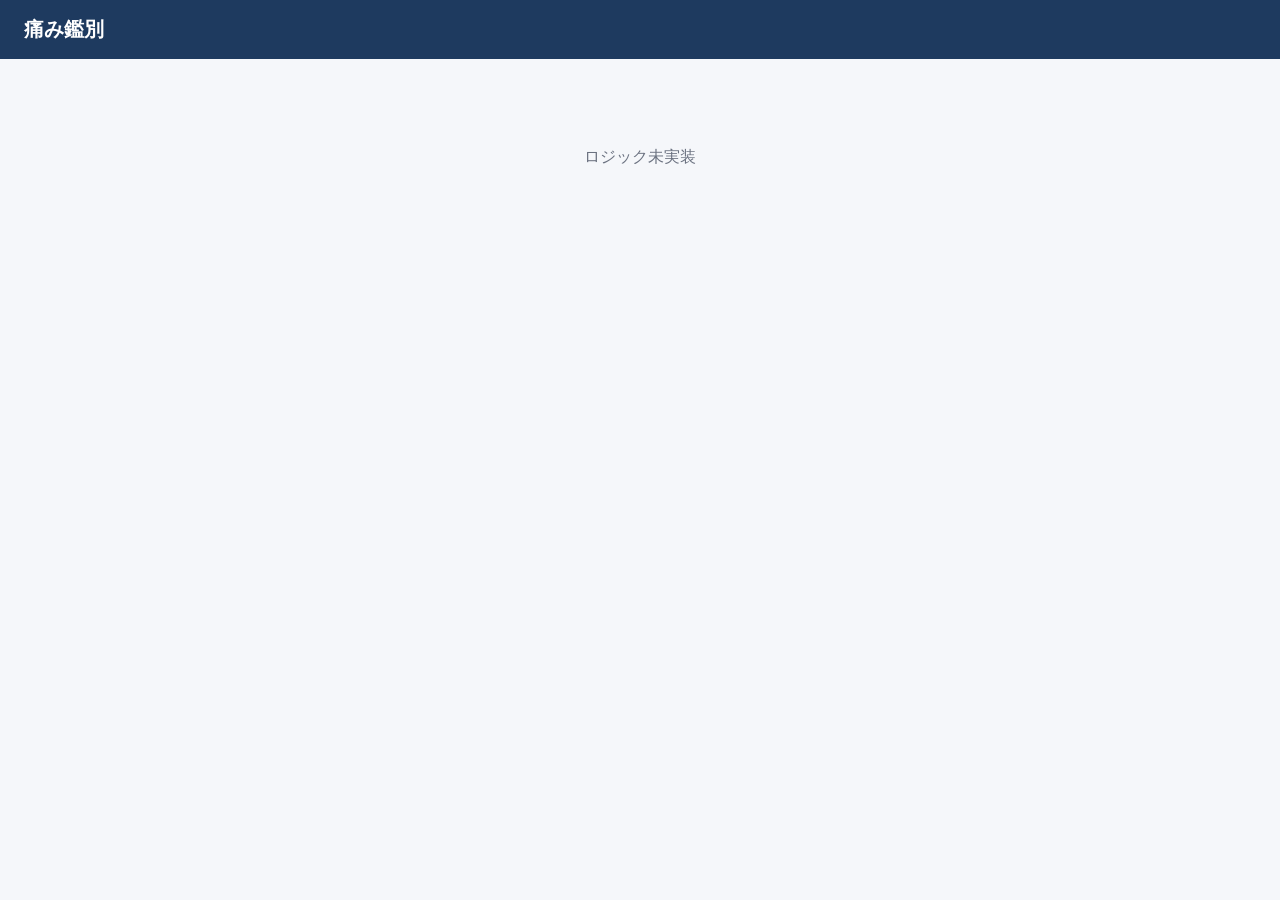
==== index.html @ 5c91745d "Initial skeleton: PWA structure for pain differential tool" ====
<!DOCTYPE html>
<html lang="ja">
<head>
  <meta charset="UTF-8" />
  <meta name="viewport" content="width=device-width, initial-scale=1.0" />
  <meta name="theme-color" content="#1e3a5f" />
  <meta name="description" content="痛み鑑別支援ツール" />
  <link rel="manifest" href="manifest.json" />
  <link rel="apple-touch-icon" href="icons/icon-192.png" />
  <link rel="stylesheet" href="style.css" />
  <title>痛み鑑別</title>
</head>
<body>
  <header>
    <h1>痛み鑑別</h1>
  </header>

  <main id="app">
    <p class="placeholder">ロジック未実装</p>
  </main>

  <script src="app.js"></script>
</body>
</html>
---- style.css ----
*, *::before, *::after {
  box-sizing: border-box;
  margin: 0;
  padding: 0;
}

:root {
  --bg: #f5f7fa;
  --surface: #ffffff;
  --primary: #1e3a5f;
  --accent: #2a7ae2;
  --text: #1a1a2e;
  --text-muted: #6b7280;
  --border: #e5e7eb;
  --radius: 8px;
}

body {
  font-family: -apple-system, BlinkMacSystemFont, "Segoe UI", sans-serif;
  background: var(--bg);
  color: var(--text);
  min-height: 100dvh;
  display: flex;
  flex-direction: column;
}

header {
  background: var(--primary);
  color: #fff;
  padding: 1rem 1.5rem;
}

header h1 {
  font-size: 1.25rem;
  font-weight: 600;
}

main {
  flex: 1;
  padding: 1.5rem;
  max-width: 720px;
  width: 100%;
  margin: 0 auto;
}

.placeholder {
  color: var(--text-muted);
  text-align: center;
  margin-top: 4rem;
}
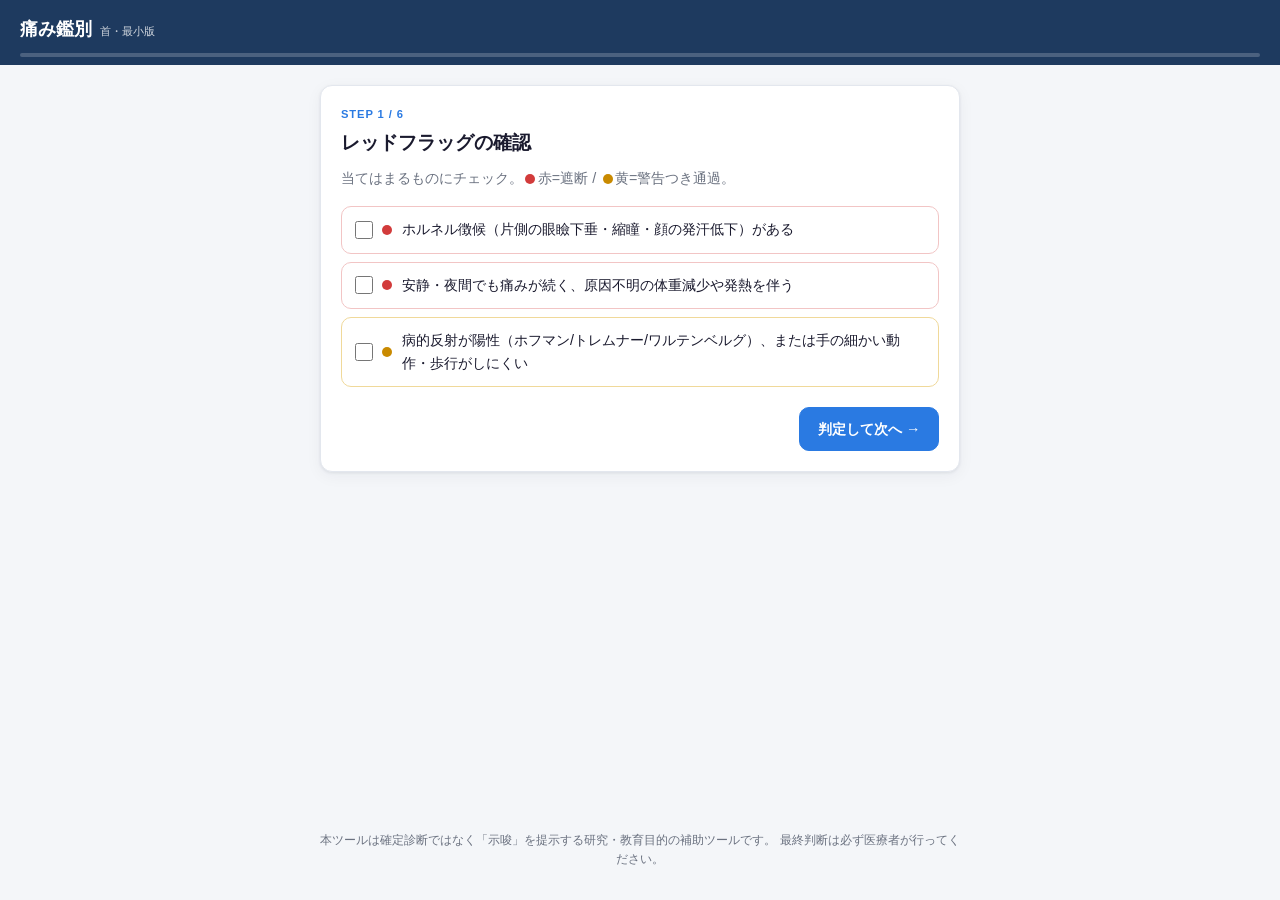
==== commit 0869b444: "Implement neck differential engine (steps 1-6 + rank/level scoring)" ====
--- a/index.html
+++ b/index.html
@@ -4,20 +4,26 @@
   <meta charset="UTF-8" />
   <meta name="viewport" content="width=device-width, initial-scale=1.0" />
   <meta name="theme-color" content="#1e3a5f" />
-  <meta name="description" content="痛み鑑別支援ツール" />
+  <meta name="description" content="痛み鑑別支援ツール（首・最小版）" />
   <link rel="manifest" href="manifest.json" />
   <link rel="apple-touch-icon" href="icons/icon-192.png" />
   <link rel="stylesheet" href="style.css" />
-  <title>痛み鑑別</title>
+  <title>痛み鑑別（首）</title>
 </head>
 <body>
   <header>
-    <h1>痛み鑑別</h1>
+    <h1>痛み鑑別 <small>首・最小版</small></h1>
+    <div id="progress" class="progress" aria-hidden="true"></div>
   </header>
 
   <main id="app">
-    <p class="placeholder">ロジック未実装</p>
+    <p class="placeholder">読み込み中…</p>
   </main>
+
+  <footer class="disclaimer">
+    本ツールは確定診断ではなく「示唆」を提示する研究・教育目的の補助ツールです。
+    最終判断は必ず医療者が行ってください。
+  </footer>
 
   <script src="app.js"></script>
 </body>
--- a/style.css
+++ b/style.css
@@ -1,50 +1,138 @@
-*, *::before, *::after {
-  box-sizing: border-box;
-  margin: 0;
-  padding: 0;
-}
+*, *::before, *::after { box-sizing: border-box; margin: 0; padding: 0; }
 
 :root {
-  --bg: #f5f7fa;
+  --bg: #f4f6f9;
   --surface: #ffffff;
   --primary: #1e3a5f;
   --accent: #2a7ae2;
+  --accent-soft: #eaf2fd;
   --text: #1a1a2e;
-  --text-muted: #6b7280;
-  --border: #e5e7eb;
-  --radius: 8px;
+  --muted: #6b7280;
+  --border: #e3e7ee;
+  --red: #d23b3b;
+  --red-soft: #fdecec;
+  --yellow: #c98a00;
+  --yellow-soft: #fff6e0;
+  --green: #2f9e63;
+  --radius: 12px;
+  --shadow: 0 1px 3px rgba(20,30,50,.08), 0 4px 16px rgba(20,30,50,.05);
 }
 
 body {
-  font-family: -apple-system, BlinkMacSystemFont, "Segoe UI", sans-serif;
+  font-family: -apple-system, BlinkMacSystemFont, "Segoe UI", "Hiragino Sans", "Yu Gothic UI", sans-serif;
   background: var(--bg);
   color: var(--text);
   min-height: 100dvh;
   display: flex;
   flex-direction: column;
+  line-height: 1.6;
 }
 
-header {
-  background: var(--primary);
-  color: #fff;
-  padding: 1rem 1.5rem;
-}
+/* header */
+header { background: var(--primary); color: #fff; padding: .9rem 1.25rem .5rem; position: sticky; top: 0; z-index: 10; }
+header h1 { font-size: 1.15rem; font-weight: 700; display: flex; align-items: baseline; gap: .5rem; }
+header h1 small { font-size: .7rem; font-weight: 500; opacity: .8; }
+.progress { height: 4px; background: rgba(255,255,255,.2); border-radius: 4px; margin-top: .6rem; overflow: hidden; }
+.progress-fill { height: 100%; background: #6db3ff; transition: width .3s ease; }
 
-header h1 {
-  font-size: 1.25rem;
-  font-weight: 600;
-}
+/* main */
+main { flex: 1; padding: 1.25rem; max-width: 680px; width: 100%; margin: 0 auto; }
+.placeholder { color: var(--muted); text-align: center; margin-top: 4rem; }
 
-main {
-  flex: 1;
-  padding: 1.5rem;
-  max-width: 720px;
-  width: 100%;
-  margin: 0 auto;
-}
+/* card */
+.card { background: var(--surface); border: 1px solid var(--border); border-radius: var(--radius); padding: 1.25rem; box-shadow: var(--shadow); margin-bottom: 1rem; }
+.card.error { border-color: var(--red); color: var(--red); }
+.step-tag { font-size: .7rem; font-weight: 700; letter-spacing: .08em; color: var(--accent); margin-bottom: .25rem; }
+h2 { font-size: 1.2rem; margin-bottom: .5rem; }
+h3 { font-size: .95rem; margin: .9rem 0 .4rem; color: var(--primary); }
+.lead { color: var(--muted); font-size: .9rem; margin-bottom: 1rem; }
 
-.placeholder {
-  color: var(--text-muted);
-  text-align: center;
-  margin-top: 4rem;
-}
+/* options (big buttons) */
+.options { display: grid; gap: .75rem; }
+.option { text-align: left; background: var(--surface); border: 1.5px solid var(--border); border-radius: var(--radius); padding: 1rem; cursor: pointer; transition: all .15s; display: flex; flex-direction: column; gap: .25rem; }
+.option:hover { border-color: var(--accent); background: var(--accent-soft); }
+.opt-title { font-weight: 700; font-size: 1rem; }
+.opt-desc { color: var(--muted); font-size: .85rem; }
+
+/* checks */
+.checks { display: grid; gap: .5rem; }
+.check { display: flex; align-items: center; gap: .6rem; padding: .7rem .8rem; border: 1.5px solid var(--border); border-radius: 10px; cursor: pointer; transition: all .15s; }
+.check.thin { padding: .45rem .7rem; }
+.check:hover { background: var(--accent-soft); }
+.check input { width: 18px; height: 18px; accent-color: var(--accent); flex-shrink: 0; }
+.check-label { font-size: .9rem; }
+.check.red { border-color: #f2c5c5; }
+.check.yellow { border-color: #f0d99a; }
+.dot { width: 10px; height: 10px; border-radius: 50%; flex-shrink: 0; }
+.dot.inline { display: inline-block; vertical-align: middle; margin: 0 .15rem; }
+.dot.red { background: var(--red); }
+.dot.yellow { background: var(--yellow); }
+
+/* findings */
+.finding-group { border-top: 1px solid var(--border); padding-top: .25rem; }
+.finding { display: flex; align-items: center; justify-content: space-between; gap: .75rem; padding: .5rem 0; border-bottom: 1px dashed var(--border); }
+.finding-info { display: flex; flex-direction: column; }
+.finding-sign { font-size: .9rem; }
+.finding-meta { font-size: .72rem; color: var(--muted); }
+.triple { display: flex; gap: .35rem; flex-shrink: 0; }
+.tri { border: 1.5px solid var(--border); background: var(--surface); border-radius: 8px; padding: .35rem .6rem; font-size: .8rem; cursor: pointer; transition: all .12s; }
+.tri:hover { border-color: var(--accent); }
+.tri.on.pos { background: var(--green); color: #fff; border-color: var(--green); }
+.tri.on.neg { background: var(--muted); color: #fff; border-color: var(--muted); }
+
+/* buttons */
+.actions { margin-top: 1.25rem; display: flex; gap: .5rem; }
+.btn { border: 1.5px solid var(--border); background: var(--surface); border-radius: 10px; padding: .7rem 1.1rem; font-size: .9rem; font-weight: 600; cursor: pointer; transition: all .15s; }
+.btn:hover { border-color: var(--accent); }
+.btn.primary { background: var(--accent); color: #fff; border-color: var(--accent); margin-left: auto; }
+.btn.primary:hover { background: #1f63c4; }
+
+/* alerts */
+.alert { border-radius: 10px; padding: .75rem .9rem; margin-bottom: .75rem; font-size: .88rem; }
+.alert.red { background: var(--red-soft); border: 1px solid #f2c5c5; color: #8a1f1f; }
+.alert.yellow { background: var(--yellow-soft); border: 1px solid #f0d99a; color: #8a5e00; }
+.alert p { margin-top: .2rem; }
+
+/* blocked */
+.card.block { border-color: var(--red); text-align: center; }
+.block-badge { display: inline-block; background: var(--red); color: #fff; font-weight: 700; padding: .25rem .9rem; border-radius: 999px; font-size: .8rem; margin-bottom: .75rem; }
+
+/* result */
+.result-banner { background: var(--primary); color: #fff; border-radius: var(--radius); padding: .8rem 1rem; font-weight: 700; text-align: center; margin-bottom: 1rem; font-size: .95rem; }
+.suggestion.top { border-color: var(--accent); border-width: 2px; }
+.suggestion.danger { border-color: var(--red); }
+.sug-head { display: flex; align-items: center; gap: .6rem; flex-wrap: wrap; }
+.sug-head h2 { margin: 0; flex: 1; }
+.rank-badge { background: var(--accent); color: #fff; font-size: .72rem; font-weight: 700; padding: .2rem .6rem; border-radius: 999px; white-space: nowrap; }
+.suggestion.danger .rank-badge { background: var(--red); }
+.score-pill { font-size: .78rem; color: var(--muted); font-weight: 600; }
+.bar { height: 8px; background: var(--border); border-radius: 999px; overflow: hidden; margin: .6rem 0; }
+.bar-fill { height: 100%; background: var(--accent); border-radius: 999px; }
+.note { font-size: .82rem; color: var(--muted); margin: .4rem 0; }
+.hint { font-size: .82rem; color: var(--muted); margin-top: .5rem; }
+
+.hit-list { list-style: none; margin: .5rem 0; font-size: .82rem; }
+.hit-list li { display: flex; justify-content: space-between; padding: .15rem 0; border-bottom: 1px dotted var(--border); }
+.plus { color: var(--green); font-weight: 700; }
+.minus { color: var(--red); font-weight: 700; }
+
+/* treatment */
+.tx-block { margin-top: .6rem; }
+.tx-track { font-size: .85rem; margin-bottom: .5rem; }
+.tx { border: 1px solid var(--border); border-radius: 10px; padding: .6rem .75rem; margin-bottom: .5rem; background: #fafbfd; }
+.tx-head { font-weight: 600; font-size: .88rem; margin-bottom: .35rem; }
+.tx-body { font-size: .8rem; color: #333; display: grid; gap: .15rem; }
+.tx-body b { color: var(--primary); font-weight: 600; margin-right: .3rem; }
+.tag { font-size: .68rem; background: var(--accent-soft); color: var(--accent); padding: .1rem .45rem; border-radius: 999px; font-weight: 600; }
+.tag.light { background: #eef0f4; color: var(--muted); }
+
+/* level rows */
+.level-row { display: flex; align-items: center; gap: .6rem; margin-top: .5rem; }
+.level-row.lead-level .level-name { color: var(--accent); }
+.level-name { font-weight: 700; width: 3rem; }
+.level-row .bar { flex: 1; margin: 0; }
+.level-score { font-size: .78rem; color: var(--muted); width: 2.5rem; text-align: right; }
+.level-signs { font-size: .76rem; color: var(--muted); margin: .1rem 0 .3rem 3.6rem; }
+
+/* footer */
+.disclaimer { font-size: .72rem; color: var(--muted); text-align: center; padding: 1rem 1.25rem 2rem; max-width: 680px; margin: 0 auto; }
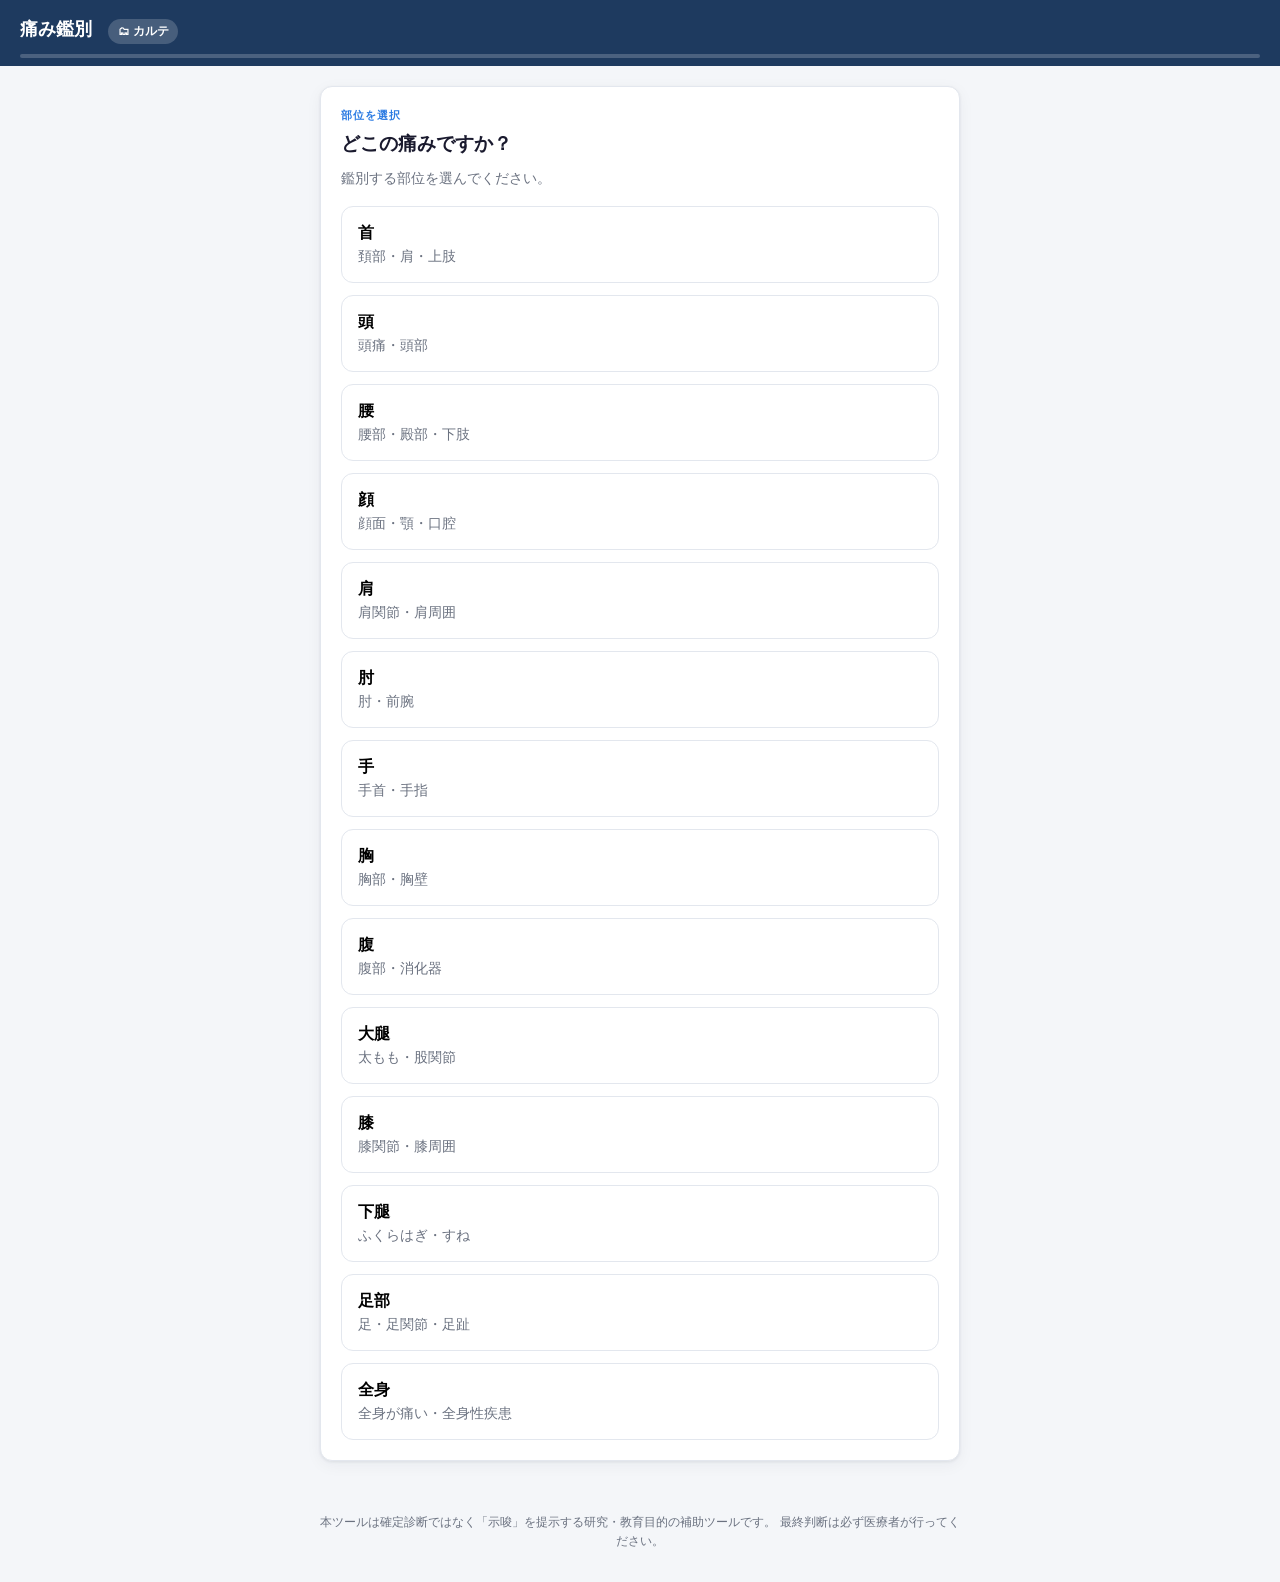
==== commit ce9c8908: "Add karte form shell (schema-driven fillable/printable form incl. TCM pulse/tongue/hardness); nav li" ====
--- a/index.html
+++ b/index.html
@@ -12,7 +12,7 @@
 </head>
 <body>
   <header>
-    <h1>痛み鑑別 <small>首・最小版</small></h1>
+    <h1>痛み鑑別 <a class="nav-link" href="karte.html">🗂 カルテ</a></h1>
     <div id="progress" class="progress" aria-hidden="true"></div>
   </header>
 
--- a/style.css
+++ b/style.css
@@ -32,6 +32,22 @@
 header { background: var(--primary); color: #fff; padding: .9rem 1.25rem .5rem; position: sticky; top: 0; z-index: 10; }
 header h1 { font-size: 1.15rem; font-weight: 700; display: flex; align-items: baseline; gap: .5rem; }
 header h1 small { font-size: .7rem; font-weight: 500; opacity: .8; }
+.nav-link { font-size: .72rem; font-weight: 600; color: #fff; background: rgba(255,255,255,.18); padding: .2rem .6rem; border-radius: 999px; text-decoration: none; margin-left: .5rem; vertical-align: middle; }
+.nav-link:hover { background: rgba(255,255,255,.3); }
+
+/* karte form */
+.k-section { }
+.k-subsection { border-left: 2px solid var(--border); padding-left: .7rem; margin: .6rem 0; }
+.k-subsection h3 { font-size: .9rem; margin: .3rem 0; }
+.k-field { display: flex; flex-direction: column; gap: .2rem; margin: .5rem 0; }
+.k-label { font-size: .8rem; font-weight: 600; color: var(--primary); }
+.k-field input[type="text"], .k-field select, .k-field textarea { border: 1px solid var(--border); border-radius: 8px; padding: .45rem .55rem; font: inherit; font-size: .88rem; width: 100%; background: #fff; }
+.k-checks { display: flex; flex-wrap: wrap; gap: .4rem .9rem; }
+.k-check { font-size: .82rem; display: flex; align-items: center; gap: .3rem; }
+@media print {
+  header, footer, .actions, .nav-link { display: none !important; }
+  .card { box-shadow: none; border: 1px solid #ccc; break-inside: avoid; }
+}
 .progress { height: 4px; background: rgba(255,255,255,.2); border-radius: 4px; margin-top: .6rem; overflow: hidden; }
 .progress-fill { height: 100%; background: #6db3ff; transition: width .3s ease; }
 
@@ -74,6 +90,10 @@
 .finding-info { display: flex; flex-direction: column; }
 .finding-sign { font-size: .9rem; }
 .finding-meta { font-size: .72rem; color: var(--muted); }
+.info-btn { border: none; background: none; color: var(--accent); cursor: pointer; font-size: .95rem; padding: 0 .2rem; line-height: 1; vertical-align: middle; }
+.info-btn:hover, .info-btn.open { color: var(--primary); }
+.method { font-size: .78rem; color: #444; background: var(--accent-soft); border-left: 3px solid var(--accent); border-radius: 0 6px 6px 0; padding: .4rem .55rem; margin-top: .35rem; }
+.method b { color: var(--primary); }
 .triple { display: flex; gap: .35rem; flex-shrink: 0; }
 .tri { border: 1.5px solid var(--border); background: var(--surface); border-radius: 8px; padding: .35rem .6rem; font-size: .8rem; cursor: pointer; transition: all .12s; }
 .tri:hover { border-color: var(--accent); }
@@ -109,6 +129,12 @@
 .bar { height: 8px; background: var(--border); border-radius: 999px; overflow: hidden; margin: .6rem 0; }
 .bar-fill { height: 100%; background: var(--accent); border-radius: 999px; }
 .note { font-size: .82rem; color: var(--muted); margin: .4rem 0; }
+.cardinal { font-size: .82rem; margin: .4rem 0; }
+.cardinal b { color: var(--primary); margin-right: .3rem; }
+.subtypes { margin-top: .6rem; border-top: 1px dashed var(--border); padding-top: .5rem; }
+.subtypes-h { font-size: .76rem; font-weight: 700; color: var(--muted); margin-bottom: .3rem; }
+.subtype { font-size: .8rem; padding: .12rem 0; }
+.subtype b { color: var(--primary); margin-right: .35rem; }
 .hint { font-size: .82rem; color: var(--muted); margin-top: .5rem; }
 
 .hit-list { list-style: none; margin: .5rem 0; font-size: .82rem; }
@@ -116,9 +142,23 @@
 .plus { color: var(--green); font-weight: 700; }
 .minus { color: var(--red); font-weight: 700; }
 
+/* observation track */
+.obs-block { margin-top: .6rem; border: 1px solid #cfe0f5; background: #f0f6fe; border-radius: 10px; padding: .7rem .8rem; }
+.obs-h { font-weight: 700; font-size: .9rem; color: var(--primary); margin-bottom: .3rem; }
+.obs-block p { font-size: .84rem; }
+
+/* dermatome reference */
+.derm-block { margin-top: .5rem; border: 1px solid #d6e4d6; background: #f1f8f1; border-radius: 10px; padding: .6rem .75rem; }
+.derm-h { font-size: .78rem; font-weight: 700; color: var(--green); margin-bottom: .3rem; }
+.derm-row { font-size: .82rem; padding: .1rem 0; }
+.derm-row b { color: var(--primary); margin-right: .4rem; }
+.derm-detail { font-size: .76rem; color: var(--green); margin: .1rem 0 .4rem 3.6rem; }
+
 /* treatment */
 .tx-block { margin-top: .6rem; }
 .tx-track { font-size: .85rem; margin-bottom: .5rem; }
+.resolver-reason { font-size: .78rem; color: var(--muted); margin-bottom: .5rem; }
+.tag.primary-tag { background: var(--accent); color: #fff; }
 .tx { border: 1px solid var(--border); border-radius: 10px; padding: .6rem .75rem; margin-bottom: .5rem; background: #fafbfd; }
 .tx-head { font-weight: 600; font-size: .88rem; margin-bottom: .35rem; }
 .tx-body { font-size: .8rem; color: #333; display: grid; gap: .15rem; }
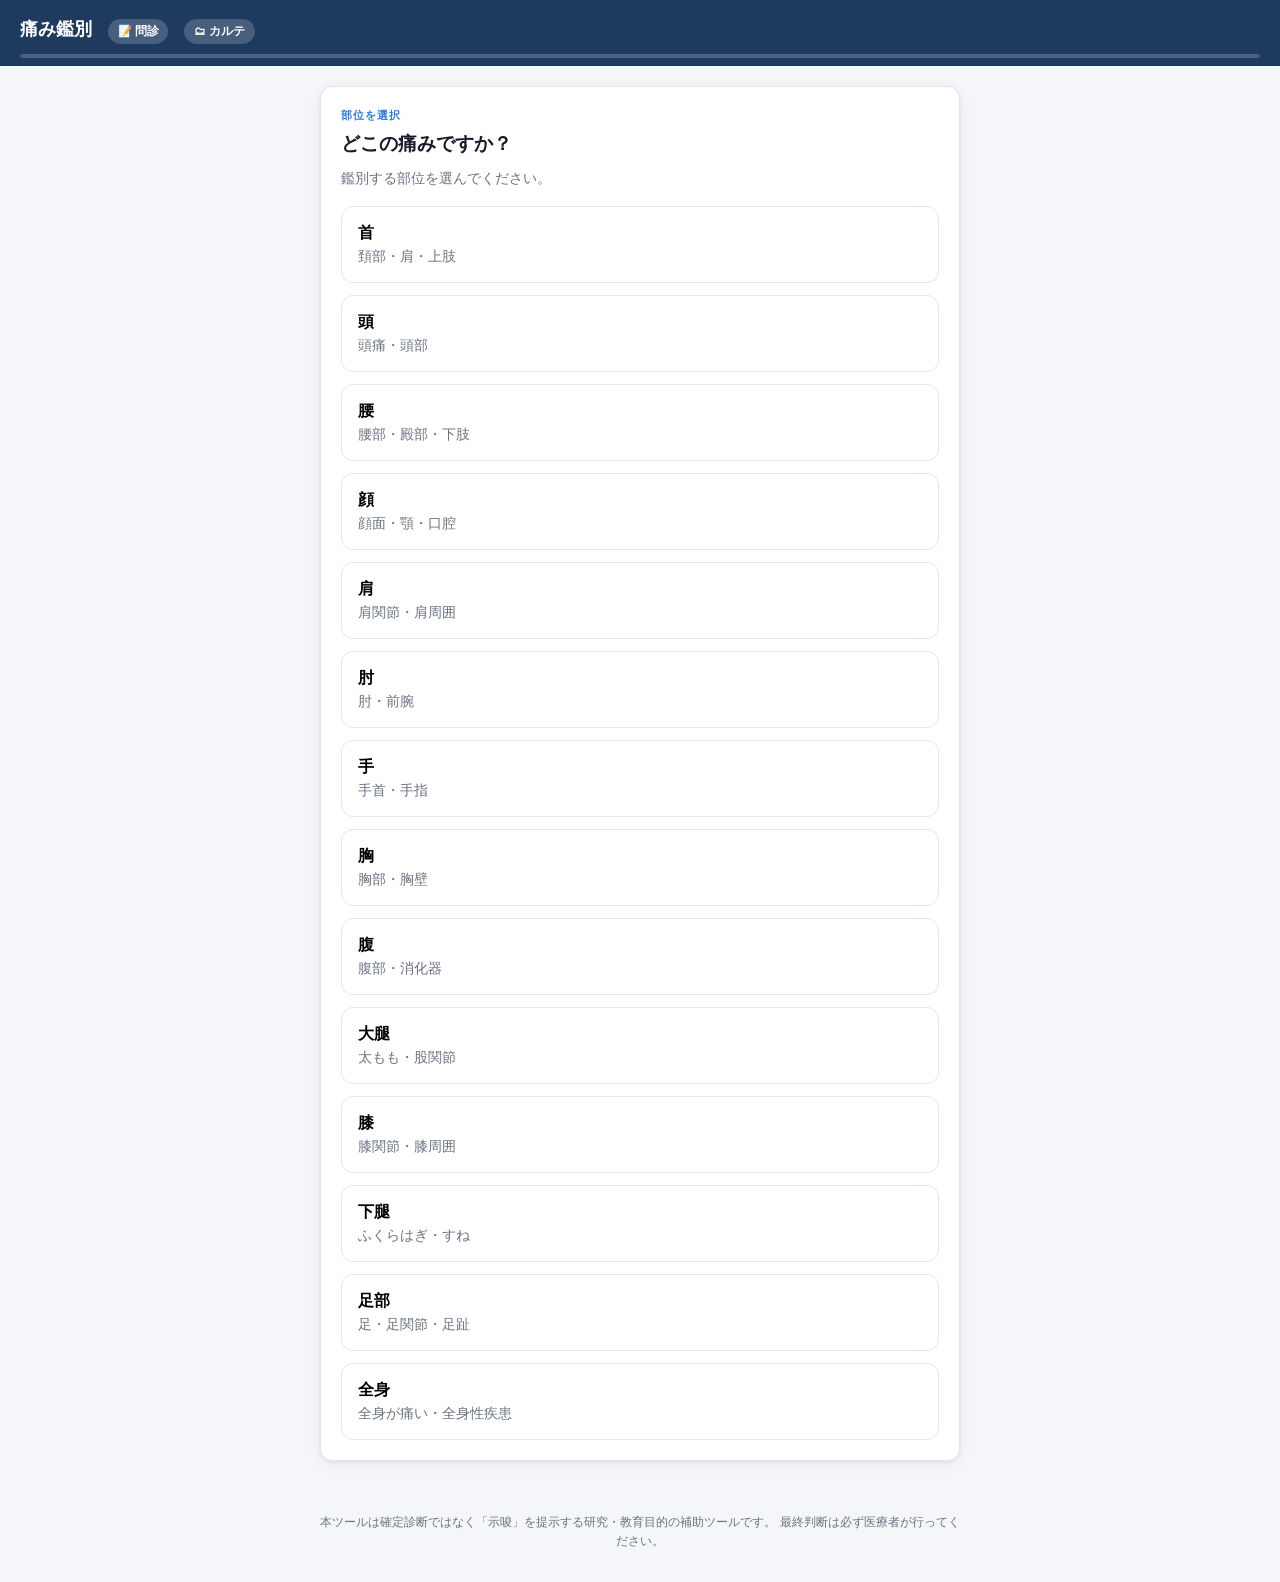
==== commit c8476757: "Add intake wizard: derives karte Step1/2/4/5/6 from intake_flow answers (acute-chronic, tissue, red/" ====
--- a/index.html
+++ b/index.html
@@ -12,7 +12,7 @@
 </head>
 <body>
   <header>
-    <h1>痛み鑑別 <a class="nav-link" href="karte.html">🗂 カルテ</a></h1>
+    <h1>痛み鑑別 <a class="nav-link" href="intake.html">📝 問診</a> <a class="nav-link" href="karte.html">🗂 カルテ</a></h1>
     <div id="progress" class="progress" aria-hidden="true"></div>
   </header>
 
--- a/style.css
+++ b/style.css
@@ -34,6 +34,14 @@
 header h1 small { font-size: .7rem; font-weight: 500; opacity: .8; }
 .nav-link { font-size: .72rem; font-weight: 600; color: #fff; background: rgba(255,255,255,.18); padding: .2rem .6rem; border-radius: 999px; text-decoration: none; margin-left: .5rem; vertical-align: middle; }
 .nav-link:hover { background: rgba(255,255,255,.3); }
+
+/* intake wizard */
+.q-block { border-top: 1px solid var(--border); padding: .7rem 0; }
+.q-block:first-of-type { border-top: none; }
+.q-text { font-size: .92rem; font-weight: 600; margin-bottom: .4rem; }
+.opt-row { display: flex; gap: 1rem; align-items: center; }
+.opt-col { display: flex; flex-direction: column; gap: .35rem; }
+.dur { width: 6rem; border: 1px solid var(--border); border-radius: 8px; padding: .4rem .5rem; font: inherit; }
 
 /* karte form */
 .k-section { }
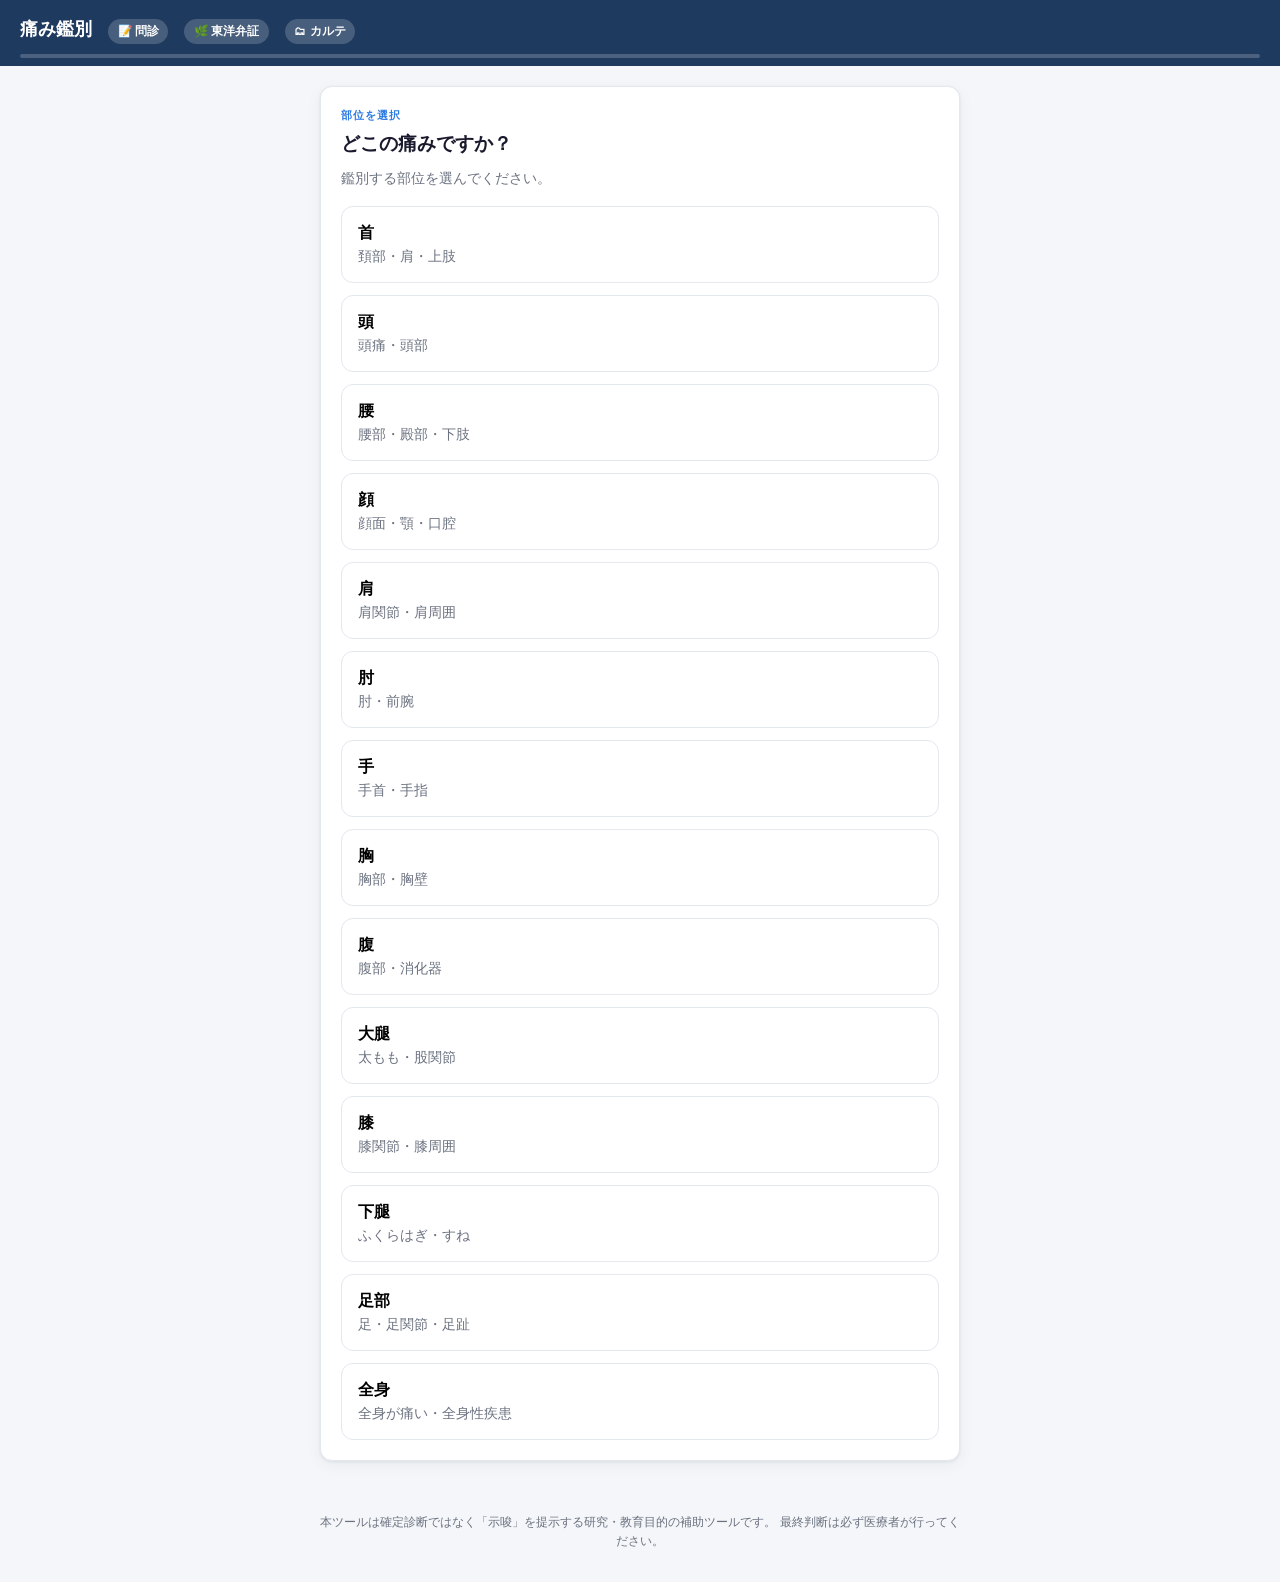
==== commit 50a47908: "index: add 東洋弁証(mos.html) nav link to match intake/karte headers Co-Authored-By: Claude Opus 4.8 <no" ====
--- a/index.html
+++ b/index.html
@@ -6,13 +6,13 @@
   <meta name="theme-color" content="#1e3a5f" />
   <meta name="description" content="痛み鑑別支援ツール（首・最小版）" />
   <link rel="manifest" href="manifest.json" />
-  <link rel="apple-touch-icon" href="icons/icon-192.png" />
+  <link rel="apple-touch-icon" href="icons/icon.svg" />
   <link rel="stylesheet" href="style.css" />
   <title>痛み鑑別（首）</title>
 </head>
 <body>
   <header>
-    <h1>痛み鑑別 <a class="nav-link" href="intake.html">📝 問診</a> <a class="nav-link" href="karte.html">🗂 カルテ</a></h1>
+    <h1>痛み鑑別 <a class="nav-link" href="intake.html">📝 問診</a> <a class="nav-link" href="mos.html">🌿 東洋弁証</a> <a class="nav-link" href="karte.html">🗂 カルテ</a></h1>
     <div id="progress" class="progress" aria-hidden="true"></div>
   </header>
 
@@ -26,5 +26,6 @@
   </footer>
 
   <script src="app.js"></script>
+  <script src="app-engine.js"></script>
 </body>
 </html>
--- a/style.css
+++ b/style.css
@@ -36,12 +36,67 @@
 .nav-link:hover { background: rgba(255,255,255,.3); }
 
 /* intake wizard */
+.diff-frame { width: 100%; height: 74vh; border: 1px solid var(--border); border-radius: 10px; background: #fff; margin-top: .5rem; }
+.embed header, .embed .disclaimer { display: none !important; }
+.embed main { padding-top: .5rem; }
 .q-block { border-top: 1px solid var(--border); padding: .7rem 0; }
 .q-block:first-of-type { border-top: none; }
 .q-text { font-size: .92rem; font-weight: 600; margin-bottom: .4rem; }
 .opt-row { display: flex; gap: 1rem; align-items: center; }
 .opt-col { display: flex; flex-direction: column; gap: .35rem; }
 .dur { width: 6rem; border: 1px solid var(--border); border-radius: 8px; padding: .4rem .5rem; font: inherit; }
+.birth-row select { flex: 1; border: 1px solid var(--border); border-radius: 8px; padding: .45rem .4rem; font: inherit; font-size: .88rem; }
+
+/* MOS 弁証 */
+.mos-section h3 { font-size: .95rem; color: var(--primary); }
+.mos-q { padding: .5rem 0; border-bottom: 1px dashed var(--border); }
+.mos-qno { display: inline-block; min-width: 1.8rem; font-size: .72rem; font-weight: 700; color: var(--muted); }
+.mos-qtext { font-size: .9rem; }
+.mos-opts { display: flex; gap: .9rem; margin: .3rem 0 0 1.8rem; flex-wrap: wrap; }
+.mos-row { display: flex; align-items: center; gap: .6rem; margin: .35rem 0; }
+.mos-row.mos-top .mos-axis { color: var(--accent); }
+.mos-axis { width: 3rem; font-weight: 700; font-size: .85rem; }
+.mos-row .bar { flex: 1; margin: 0; }
+.mos-score { width: 3rem; text-align: right; font-size: .78rem; color: var(--muted); }
+
+/* MOS 弁証ドリルダウン */
+.bz-group { border-top: 1px solid var(--border); padding-top: .6rem; margin-top: .8rem; }
+.bz-group:first-of-type { border-top: none; margin-top: .3rem; }
+.bz-group-head { display: flex; align-items: baseline; justify-content: space-between; gap: .5rem; flex-wrap: wrap; }
+.bz-group-head h3 { margin: 0; display: flex; align-items: center; gap: .4rem; }
+.bz-src { font-size: .72rem; color: var(--muted); }
+.bz-syn { border: 1.5px solid var(--border); border-radius: 10px; margin: .4rem 0; overflow: hidden; transition: border-color .15s; }
+.bz-syn.on { border-color: var(--accent); }
+.bz-syn-head { width: 100%; text-align: left; background: var(--surface); border: none; cursor: pointer; padding: .6rem .75rem; display: flex; flex-direction: column; gap: .15rem; font: inherit; }
+.bz-syn-head:hover { background: var(--accent-soft); }
+.bz-syn.on .bz-syn-head { background: var(--accent-soft); }
+.bz-syn-name { font-weight: 700; font-size: .92rem; color: var(--primary); }
+.bz-syn-distinct { font-size: .78rem; color: var(--muted); }
+.bz-detail { padding: .55rem .75rem .7rem; border-top: 1px dashed var(--border); background: #fafbfd; display: grid; gap: .25rem; }
+.bz-line { font-size: .82rem; }
+.bz-line b { color: var(--primary); margin-right: .4rem; font-weight: 600; }
+.bz-points { font-size: .82rem; display: flex; flex-wrap: wrap; align-items: center; gap: .35rem; }
+.bz-points b { color: var(--primary); font-weight: 600; width: 100%; margin-bottom: .1rem; }
+.bz-point { background: var(--accent-soft); color: var(--accent); border-radius: 8px; padding: .15rem .45rem; font-size: .82rem; font-weight: 600; }
+.bz-point small { font-size: .64rem; color: var(--muted); margin-left: .25rem; font-weight: 500; }
+
+/* MOS 証候候補（得点降順） */
+.bz-cand { border: 1.5px solid var(--border); border-radius: 10px; padding: .55rem .7rem; margin: .5rem 0; }
+.bz-cand.top { border-color: var(--accent); border-width: 2px; }
+.bz-cand.on { background: var(--accent-soft); }
+.bz-cand-head { width: 100%; text-align: left; background: none; border: none; cursor: pointer; display: flex; align-items: center; gap: .4rem; flex-wrap: wrap; font: inherit; padding: 0; }
+.bz-cand-name { font-weight: 700; font-size: .95rem; color: var(--primary); flex: 1; }
+.bz-cand .bar { margin: .4rem 0; }
+.bz-cand .bz-detail { margin-top: .2rem; border-radius: 8px; }
+.bz-toks { display: flex; flex-wrap: wrap; gap: .25rem .8rem; }
+.bz-tok { font-size: .78rem; display: flex; align-items: center; gap: .25rem; color: #444; cursor: pointer; }
+.bz-tok input { width: 15px; height: 15px; accent-color: var(--accent); }
+
+/* progress log */
+.pl-entry { border: 1px solid var(--border); border-radius: 8px; padding: .5rem .6rem; margin-top: .5rem; position: relative; }
+.pl-meta { font-size: .76rem; font-weight: 700; color: var(--accent); margin-bottom: .2rem; }
+.pl-body { font-size: .85rem; white-space: normal; }
+.pl-del { font-size: .72rem; padding: .2rem .5rem; margin-top: .4rem; }
 
 /* karte form */
 .k-section { }
@@ -113,6 +168,7 @@
 .btn { border: 1.5px solid var(--border); background: var(--surface); border-radius: 10px; padding: .7rem 1.1rem; font-size: .9rem; font-weight: 600; cursor: pointer; transition: all .15s; }
 .btn:hover { border-color: var(--accent); }
 .btn.primary { background: var(--accent); color: #fff; border-color: var(--accent); margin-left: auto; }
+.back-btn { display: block; margin-top: 1rem; color: var(--muted); }
 .btn.primary:hover { background: #1f63c4; }
 
 /* alerts */
